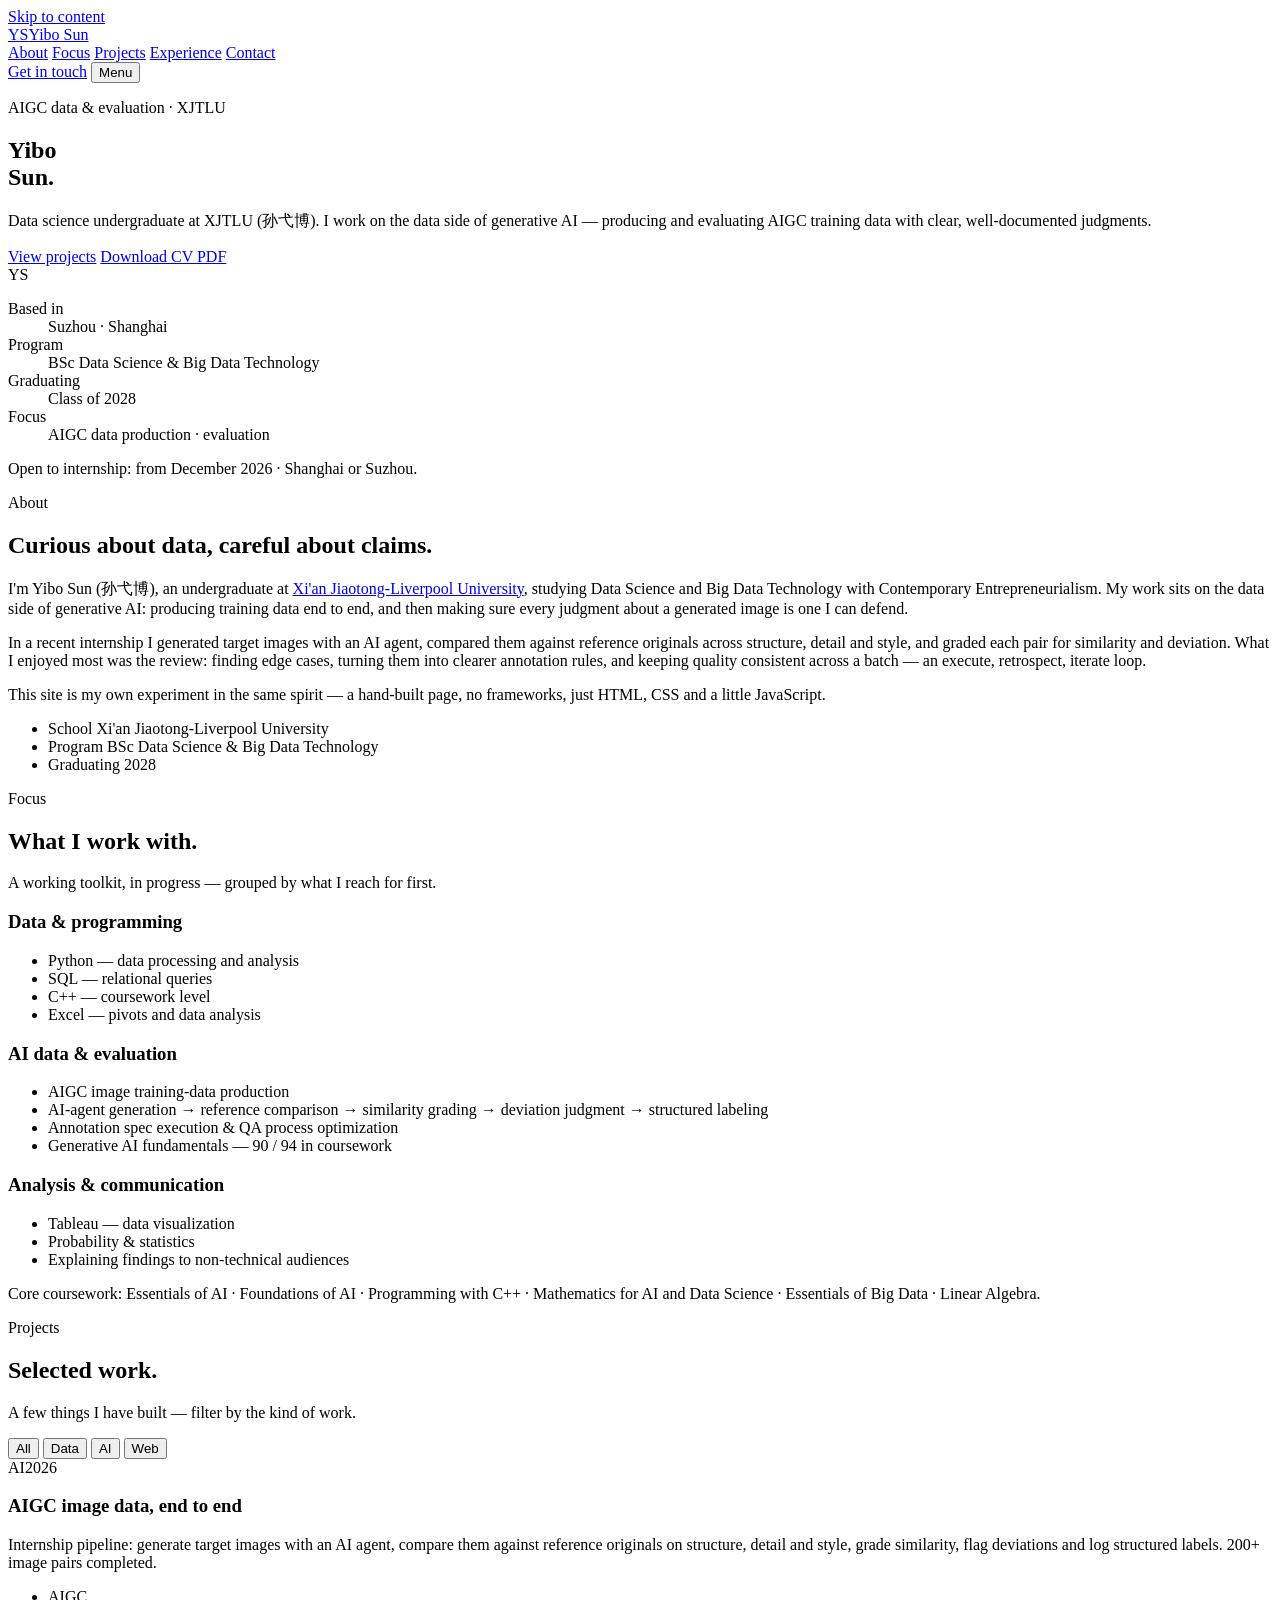
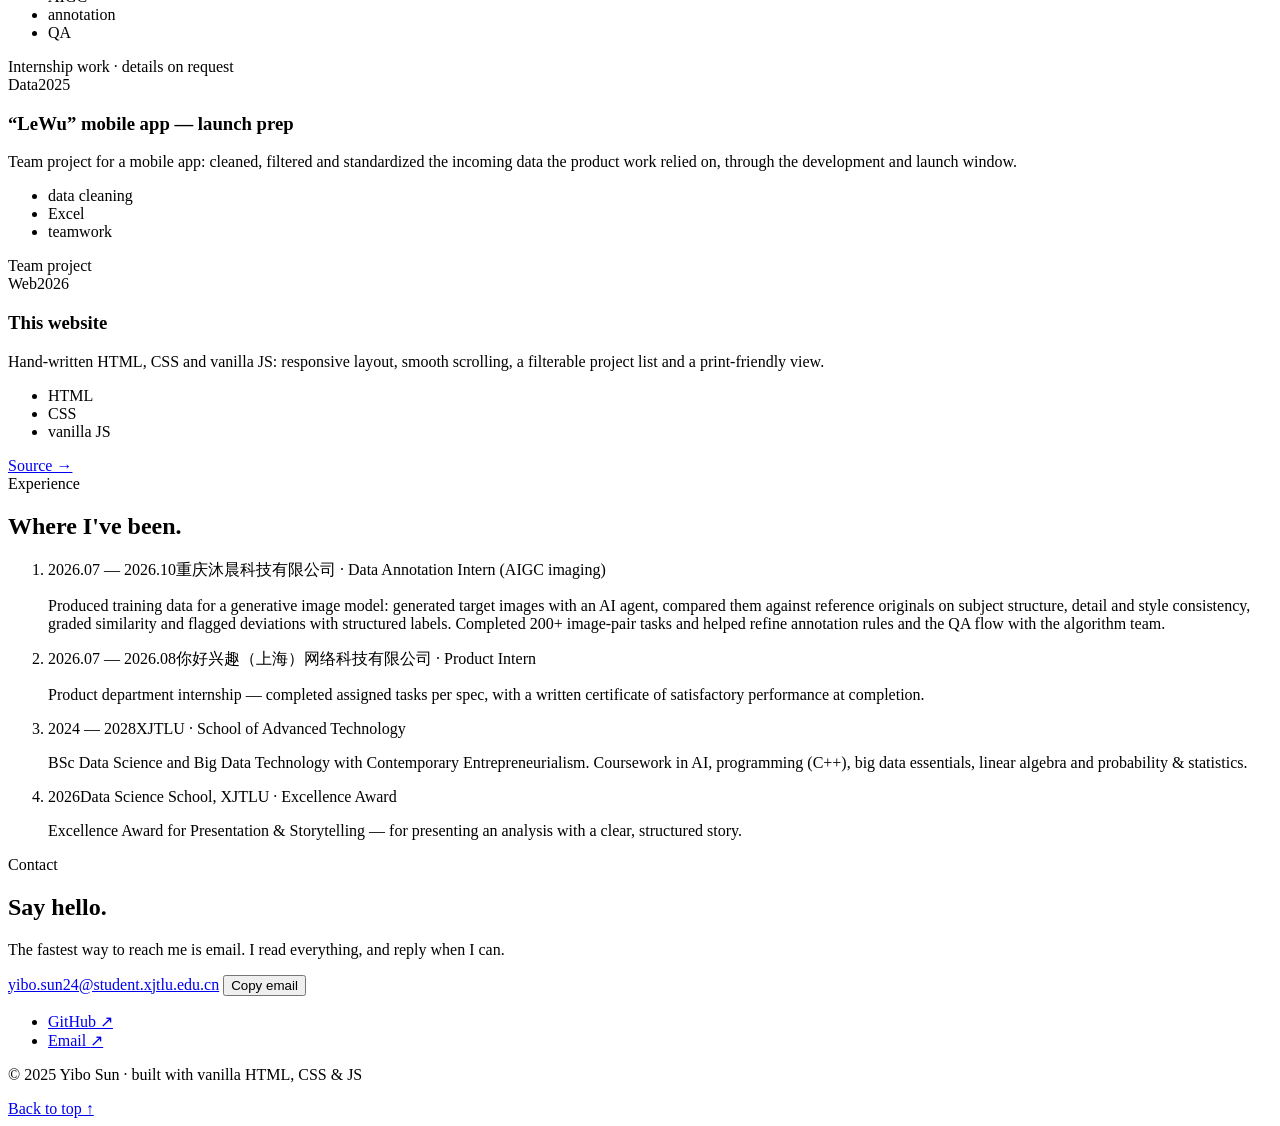
==== index.html @ ec92258b "Add files via upload" ====
<!doctype html>
<html lang="en">
<head>
  <meta charset="utf-8" />
  <meta name="viewport" content="width=device-width, initial-scale=1" />
  <meta name="theme-color" content="#F6F2EA" />
  <title>Yibo Sun — AI Data &amp; Evaluation · XJTLU</title>
  <meta name="description" content="Yibo Sun (孙弋博) — data science undergraduate at XJTLU working on the data side of generative AI: AIGC training-data production and evaluation." />
  <meta property="og:title" content="Yibo Sun — AI Data &amp; Evaluation · XJTLU" />
  <meta property="og:description" content="Data science undergraduate at XJTLU, Class of 2028. AIGC training-data production, evaluation and clear, well-documented judgments." />
  <meta property="og:type" content="website" />

  <link rel="icon" type="image/svg+xml" href="assets/favicon.svg" />
  <link rel="icon" type="image/x-icon" href="assets/favicon.ico" />

  <link rel="preconnect" href="https://fonts.googleapis.com" />
  <link rel="preconnect" href="https://fonts.gstatic.com" crossorigin />
  <link rel="stylesheet" href="https://fonts.googleapis.com/css2?family=IBM+Plex+Mono:wght@400;500&family=Instrument+Serif:ital@0;1&family=Inter+Tight:wght@400;500;600&display=swap" />
  <link rel="stylesheet" href="css/style.css" />
</head>
<body>
  <a class="skip-link" href="#main">Skip to content</a>

  <header class="site-head" id="top">
    <a class="brand" href="#top"><span class="brand-mark">YS</span>Yibo Sun</a>
    <nav class="site-nav" aria-label="Primary">
      <a href="#about">About</a>
      <a href="#focus">Focus</a>
      <a href="#projects">Projects</a>
      <a href="#experience">Experience</a>
      <a href="#contact">Contact</a>
    </nav>
    <a class="head-cta" href="#contact">Get in touch</a>
    <button class="menu-btn" type="button" aria-controls="mobile-nav" aria-expanded="false">
      <span class="bar"></span><span class="bar"></span><span class="bar"></span>
      <span class="sr-only">Menu</span>
    </button>
  </header>

  <div class="mobile-nav" id="mobile-nav" hidden>
    <nav aria-label="Mobile">
      <a href="#about">About</a>
      <a href="#focus">Focus</a>
      <a href="#projects">Projects</a>
      <a href="#experience">Experience</a>
      <a href="#contact">Contact</a>
    </nav>
  </div>

  <main id="main">
    <!-- ================= HERO ================= -->
    <section class="hero" aria-labelledby="hero-title">
      <div class="hero-copy">
        <p class="kicker">AIGC data &amp; evaluation · XJTLU</p>
        <h1 id="hero-title">Yibo<br />Sun<span class="accent">.</span></h1>
        <p class="hero-lead">
          Data science undergraduate at XJTLU (孙弋博). I work on the data side
          of generative AI — producing and evaluating AIGC training data with
          clear, well-documented judgments.
        </p>
        <div class="hero-actions">
          <a class="btn btn-solid" href="#projects">View projects</a>
          <a class="btn btn-line" href="assets/CV.pdf" download>Download CV <span class="btn-meta">PDF</span></a>
        </div>
      </div>

      <aside class="hero-card" aria-label="Quick facts">
        <div class="monogram" aria-hidden="true">YS</div>
        <dl class="facts">
          <div><dt>Based in</dt><dd>Suzhou · Shanghai</dd></div>
          <div><dt>Program</dt><dd>BSc Data Science &amp; Big Data Technology</dd></div>
          <div><dt>Graduating</dt><dd>Class of 2028</dd></div>
          <div><dt>Focus</dt><dd>AIGC data production · evaluation</dd></div>
        </dl>
        <p class="card-note">Open to internship: from December 2026 · Shanghai or Suzhou.</p>
      </aside>
    </section>

    <!-- ================= ABOUT ================= -->
    <section class="section" id="about">
      <div class="section-label">About</div>
      <div class="section-body">
        <h2>Curious about data, careful about claims.</h2>
        <p>
          I'm Yibo Sun (孙弋博), an undergraduate at
          <a href="https://www.xjtlu.edu.cn" target="_blank" rel="noopener">Xi'an Jiaotong-Liverpool University</a>,
          studying Data Science and Big Data Technology with Contemporary
          Entrepreneurialism. My work sits on the data side of generative AI:
          producing training data end to end, and then making sure every
          judgment about a generated image is one I can defend.
        </p>
        <p>
          In a recent internship I generated target images with an AI agent,
          compared them against reference originals across structure, detail
          and style, and graded each pair for similarity and deviation. What I
          enjoyed most was the review: finding edge cases, turning them into
          clearer annotation rules, and keeping quality consistent across a
          batch — an execute, retrospect, iterate loop.
        </p>
        <p>
          This site is my own experiment in the same spirit — a hand-built
          page, no frameworks, just HTML, CSS and a little JavaScript.
        </p>
        <ul class="quick-facts">
          <li><span class="mono">School</span> Xi'an Jiaotong-Liverpool University</li>
          <li><span class="mono">Program</span> BSc Data Science &amp; Big Data Technology</li>
          <li><span class="mono">Graduating</span> 2028</li>
        </ul>
      </div>
    </section>

    <!-- ================= FOCUS / SKILLS ================= -->
    <section class="section" id="focus">
      <div class="section-label">Focus</div>
      <div class="section-body">
        <h2>What I work with.</h2>
        <p class="lede">A working toolkit, in progress — grouped by what I reach for first.</p>
        <div class="skill-grid">
          <div class="skill-col" data-reveal>
            <h3>Data &amp; programming</h3>
            <ul>
              <li>Python — data processing and analysis</li>
              <li>SQL — relational queries</li>
              <li>C++ — coursework level</li>
              <li>Excel — pivots and data analysis</li>
            </ul>
          </div>
          <div class="skill-col" data-reveal>
            <h3>AI data &amp; evaluation</h3>
            <ul>
              <li>AIGC image training-data production</li>
              <li>AI-agent generation → reference comparison → similarity grading → deviation judgment → structured labeling</li>
              <li>Annotation spec execution &amp; QA process optimization</li>
              <li>Generative AI fundamentals — 90 / 94 in coursework</li>
            </ul>
          </div>
          <div class="skill-col" data-reveal>
            <h3>Analysis &amp; communication</h3>
            <ul>
              <li>Tableau — data visualization</li>
              <li>Probability &amp; statistics</li>
              <li>Explaining findings to non-technical audiences</li>
            </ul>
          </div>
        </div>
        <p class="course-note">Core coursework: Essentials of AI · Foundations of AI · Programming with C++ · Mathematics for AI and Data Science · Essentials of Big Data · Linear Algebra.</p>
      </div>
    </section>

    <!-- ================= PROJECTS ================= -->
    <section class="section" id="projects">
      <div class="section-label">Projects</div>
      <div class="section-body">
        <h2>Selected work.</h2>
        <p class="lede">A few things I have built — filter by the kind of work.</p>
        <div class="filter-bar" role="group" aria-label="Filter projects">
          <button class="chip is-active" type="button" data-filter="all" aria-pressed="true">All</button>
          <button class="chip" type="button" data-filter="data" aria-pressed="false">Data</button>
          <button class="chip" type="button" data-filter="ai" aria-pressed="false">AI</button>
          <button class="chip" type="button" data-filter="web" aria-pressed="false">Web</button>
        </div>
        <div class="project-grid" id="project-grid">

          <article class="project-card" data-category="ai" data-reveal>
            <div class="project-head"><span class="chip chip-static">AI</span><span class="mono">2026</span></div>
            <h3>AIGC image data, end to end</h3>
            <p>Internship pipeline: generate target images with an AI agent, compare them against reference originals on structure, detail and style, grade similarity, flag deviations and log structured labels. 200+ image pairs completed.</p>
            <ul class="project-tags"><li>AIGC</li><li>annotation</li><li>QA</li></ul>
            <span class="project-link project-link-muted">Internship work · details on request</span>
          </article>

          <article class="project-card" data-category="data" data-reveal>
            <div class="project-head"><span class="chip chip-static">Data</span><span class="mono">2025</span></div>
            <h3>“LeWu” mobile app — launch prep</h3>
            <p>Team project for a mobile app: cleaned, filtered and standardized the incoming data the product work relied on, through the development and launch window.</p>
            <ul class="project-tags"><li>data cleaning</li><li>Excel</li><li>teamwork</li></ul>
            <span class="project-link project-link-muted">Team project</span>
          </article>

          <article class="project-card" data-category="web" data-reveal>
            <div class="project-head"><span class="chip chip-static">Web</span><span class="mono">2026</span></div>
            <h3>This website</h3>
            <p>Hand-written HTML, CSS and vanilla JS: responsive layout, smooth scrolling, a filterable project list and a print-friendly view.</p>
            <ul class="project-tags"><li>HTML</li><li>CSS</li><li>vanilla JS</li></ul>
            <a class="project-link" href="https://github.com/yooooooong-bro/yooooooong-bro.github.io" target="_blank" rel="noopener">Source →</a>
          </article>

        </div>
      </div>
    </section>

    <!-- ================= EXPERIENCE ================= -->
    <section class="section" id="experience">
      <div class="section-label">Experience</div>
      <div class="section-body">
        <h2>Where I've been.</h2>
        <ol class="timeline">
          <li data-reveal>
            <div class="tl-head"><span class="tl-year mono">2026.07 — 2026.10</span><span class="tl-where">重庆沐晨科技有限公司 · Data Annotation Intern (AIGC imaging)</span></div>
            <p>Produced training data for a generative image model: generated target images with an AI agent, compared them against reference originals on subject structure, detail and style consistency, graded similarity and flagged deviations with structured labels. Completed 200+ image-pair tasks and helped refine annotation rules and the QA flow with the algorithm team.</p>
          </li>
          <li data-reveal>
            <div class="tl-head"><span class="tl-year mono">2026.07 — 2026.08</span><span class="tl-where">你好兴趣（上海）网络科技有限公司 · Product Intern</span></div>
            <p>Product department internship — completed assigned tasks per spec, with a written certificate of satisfactory performance at completion.</p>
          </li>
          <li data-reveal>
            <div class="tl-head"><span class="tl-year mono">2024 — 2028</span><span class="tl-where">XJTLU · School of Advanced Technology</span></div>
            <p>BSc Data Science and Big Data Technology with Contemporary Entrepreneurialism. Coursework in AI, programming (C++), big data essentials, linear algebra and probability &amp; statistics.</p>
          </li>
          <li data-reveal>
            <div class="tl-head"><span class="tl-year mono">2026</span><span class="tl-where">Data Science School, XJTLU · Excellence Award</span></div>
            <p>Excellence Award for Presentation &amp; Storytelling — for presenting an analysis with a clear, structured story.</p>
          </li>
        </ol>
      </div>
    </section>

    <!-- ================= CONTACT ================= -->
    <section class="section" id="contact">
      <div class="section-label">Contact</div>
      <div class="section-body">
        <h2>Say hello.</h2>
        <p class="lede">The fastest way to reach me is email. I read everything, and reply when I can.</p>
        <div class="contact-actions">
          <a class="btn btn-solid" href="mailto:yibo.sun24@student.xjtlu.edu.cn">yibo.sun24@student.xjtlu.edu.cn</a>
          <button class="btn btn-line" type="button" id="copy-email" data-email="yibo.sun24@student.xjtlu.edu.cn">Copy email</button>
        </div>
        <ul class="social-list">
          <li><a href="https://github.com/yooooooong-bro" target="_blank" rel="noopener">GitHub <span class="mono">↗</span></a></li>
          <li><a href="mailto:yibo.sun24@student.xjtlu.edu.cn">Email <span class="mono">↗</span></a></li>
        </ul>
      </div>
    </section>
  </main>

  <footer class="site-foot">
    <p class="mono">© <span id="year">2025</span> Yibo Sun · built with vanilla HTML, CSS &amp; JS</p>
    <a class="to-top" href="#top">Back to top ↑</a>
  </footer>

  <script>document.documentElement.classList.add("has-js");</script>
  <script src="js/main.js" defer></script>
</body>
</html>
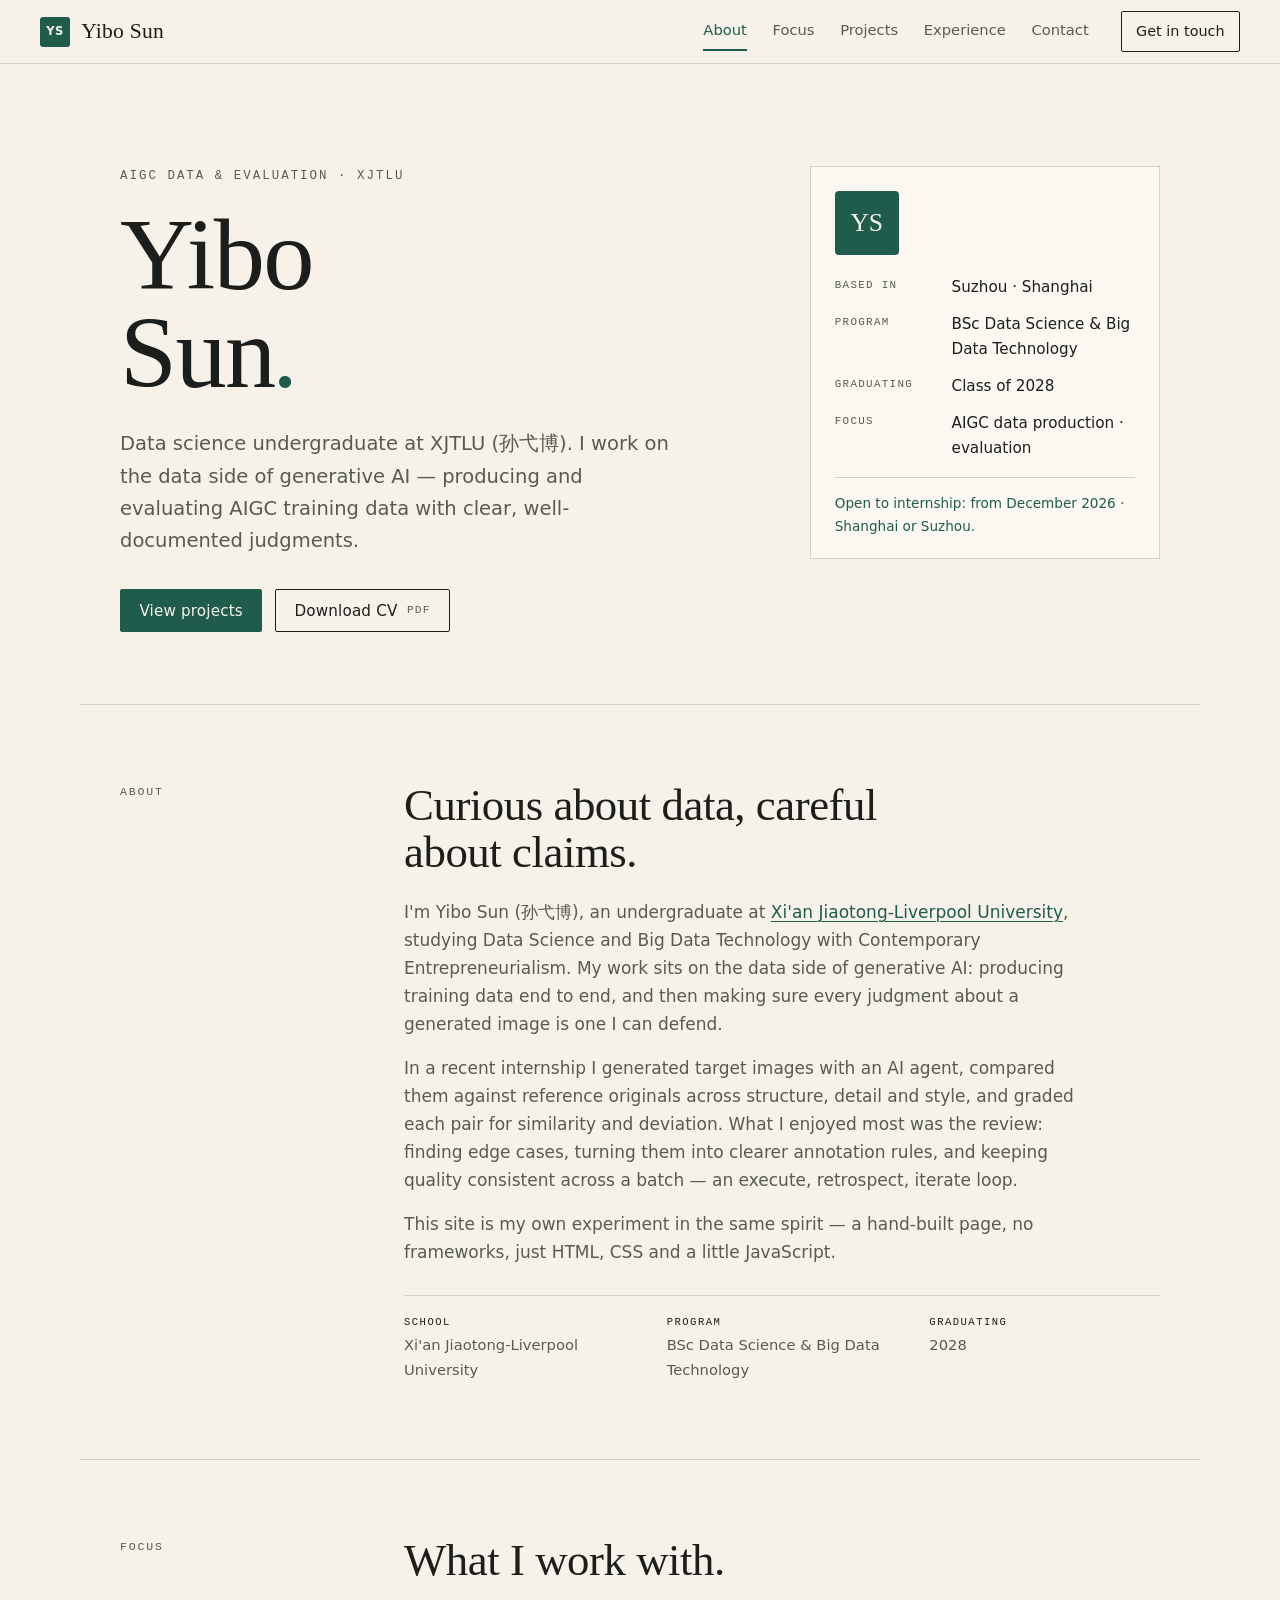
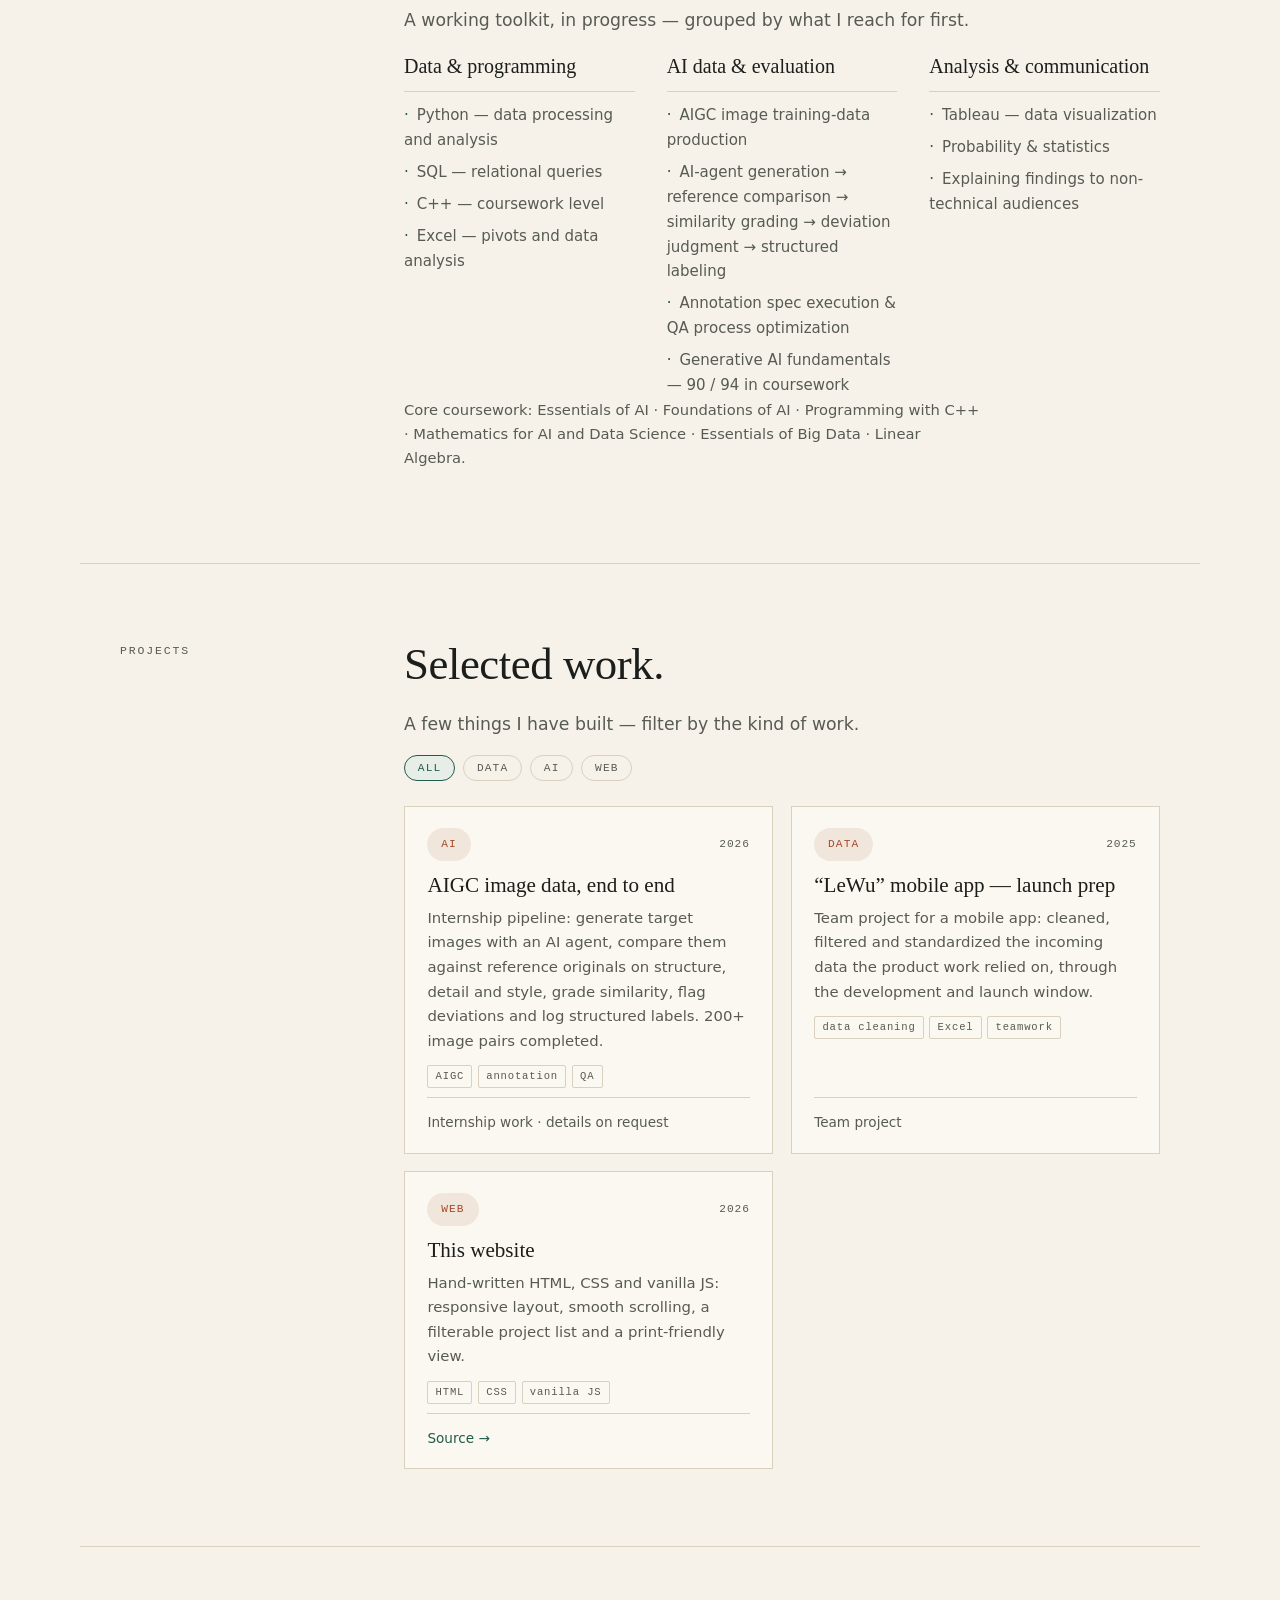
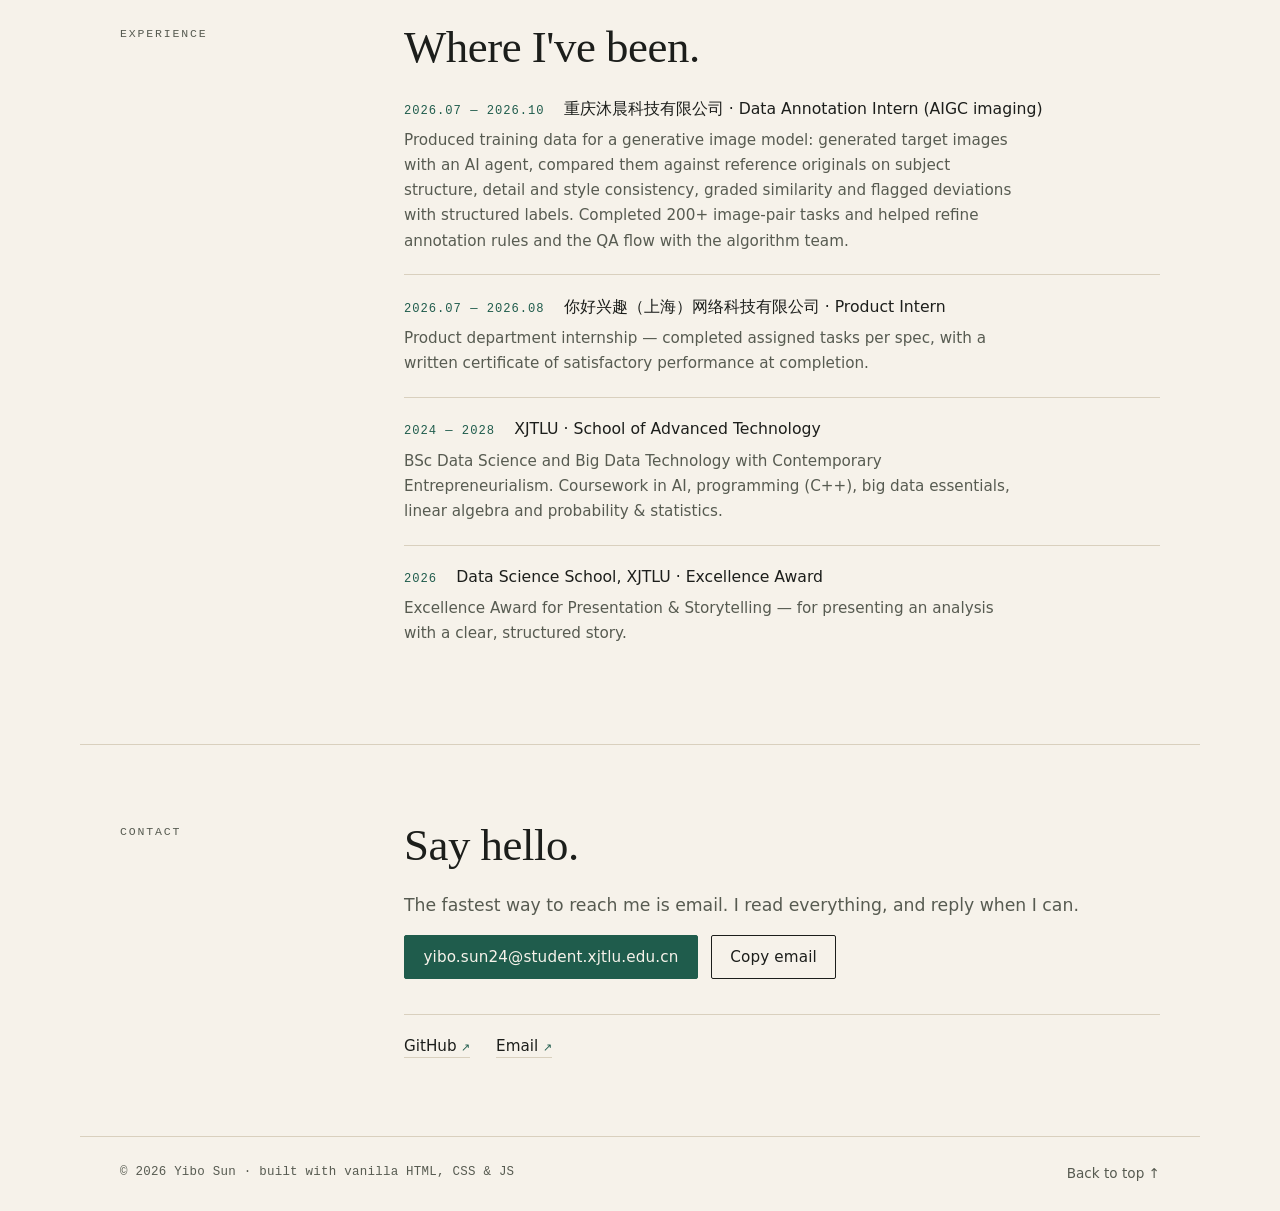
==== commit 07c2b40e: "Add files via upload" ====
--- a/index.html
+++ b/index.html
@@ -10,13 +10,10 @@
   <meta property="og:description" content="Data science undergraduate at XJTLU, Class of 2028. AIGC training-data production, evaluation and clear, well-documented judgments." />
   <meta property="og:type" content="website" />
 
-  <link rel="icon" type="image/svg+xml" href="assets/favicon.svg" />
-  <link rel="icon" type="image/x-icon" href="assets/favicon.ico" />
-
   <link rel="preconnect" href="https://fonts.googleapis.com" />
   <link rel="preconnect" href="https://fonts.gstatic.com" crossorigin />
   <link rel="stylesheet" href="https://fonts.googleapis.com/css2?family=IBM+Plex+Mono:wght@400;500&family=Instrument+Serif:ital@0;1&family=Inter+Tight:wght@400;500;600&display=swap" />
-  <link rel="stylesheet" href="css/style.css" />
+  <link rel="stylesheet" href="style.css" />
 </head>
 <body>
   <a class="skip-link" href="#main">Skip to content</a>
@@ -60,7 +57,7 @@
         </p>
         <div class="hero-actions">
           <a class="btn btn-solid" href="#projects">View projects</a>
-          <a class="btn btn-line" href="assets/CV.pdf" download>Download CV <span class="btn-meta">PDF</span></a>
+          <a class="btn btn-line" href="%E7%AE%80%E5%8E%86.pdf" download>Download CV <span class="btn-meta">PDF</span></a>
         </div>
       </div>
 
@@ -239,6 +236,6 @@
   </footer>
 
   <script>document.documentElement.classList.add("has-js");</script>
-  <script src="js/main.js" defer></script>
+  <script src="main.js" defer></script>
 </body>
 </html>
--- a/style.css
+++ b/style.css
@@ -0,0 +1,344 @@
+/* ============================================================
+   Yibo Sun — personal site
+   Hand-written CSS. No frameworks, no build step.
+   Palette: warm paper + ink + one deep green accent.
+   ============================================================ */
+
+:root {
+  --paper: #F6F2EA;
+  --paper-2: #FBF8F1;
+  --ink: #1C1E1B;
+  --ink-soft: #575B51;
+  --line: #D9D0BE;
+  --line-strong: #B9AF98;
+  --accent: #1F5C4C;
+  --accent-soft: #E7EDE7;
+  --rust: #A44A2A;
+  --serif: "Instrument Serif", "Iowan Old Style", "Palatino Linotype", Georgia, serif;
+  --sans: "Inter Tight", "Segoe UI", system-ui, -apple-system, sans-serif;
+  --mono: "IBM Plex Mono", ui-monospace, "Cascadia Code", Consolas, monospace;
+  --head-h: 64px;
+  --maxw: 1120px;
+}
+
+/* ---------- base ---------- */
+*, *::before, *::after { box-sizing: border-box; }
+html { scroll-behavior: smooth; }
+html, body { margin: 0; }
+body {
+  background: var(--paper);
+  color: var(--ink);
+  font-family: var(--sans);
+  font-size: 1.0625rem;
+  line-height: 1.65;
+  -webkit-font-smoothing: antialiased;
+  text-rendering: optimizeLegibility;
+}
+img, svg { display: block; max-width: 100%; }
+a { color: var(--accent); text-decoration-thickness: 1px; text-underline-offset: 3px; }
+a:hover { color: var(--ink); }
+::selection { background: var(--accent); color: var(--paper); }
+
+.mono { font-family: var(--mono); }
+.sr-only {
+  position: absolute; width: 1px; height: 1px; padding: 0; margin: -1px;
+  overflow: hidden; clip: rect(0 0 0 0); white-space: nowrap; border: 0;
+}
+
+.skip-link {
+  position: absolute; left: 1rem; top: -3rem; z-index: 100;
+  background: var(--ink); color: var(--paper);
+  padding: .6rem 1rem; border-radius: 2px; font-size: .9rem;
+  transition: top .2s ease;
+}
+.skip-link:focus { top: .8rem; }
+
+/* ---------- header ---------- */
+.site-head {
+  position: sticky; top: 0; z-index: 50;
+  display: flex; align-items: center; gap: 2rem;
+  height: var(--head-h);
+  padding: 0 clamp(1.2rem, 4vw, 2.5rem);
+  background: rgba(246, 242, 234, .92);
+  backdrop-filter: blur(8px);
+  border-bottom: 1px solid var(--line);
+}
+.brand {
+  display: inline-flex; align-items: center; gap: .7rem;
+  font-family: var(--serif); font-size: 1.35rem; letter-spacing: .01em;
+  color: var(--ink); text-decoration: none;
+}
+.brand-mark {
+  display: inline-grid; place-items: center;
+  width: 30px; height: 30px;
+  background: var(--accent); color: var(--paper);
+  font-family: var(--sans); font-weight: 600; font-size: .72rem;
+  letter-spacing: .04em; border-radius: 3px;
+}
+.site-nav { display: flex; gap: 1.6rem; margin-left: auto; }
+.site-nav a {
+  color: var(--ink-soft); font-size: .92rem; text-decoration: none;
+  padding-block: .4rem; border-bottom: 2px solid transparent;
+  transition: color .15s ease;
+}
+.site-nav a:hover { color: var(--ink); }
+.site-nav a.is-active { color: var(--accent); border-bottom-color: var(--accent); }
+.head-cta {
+  font-size: .9rem; color: var(--ink); text-decoration: none;
+  border: 1px solid var(--ink); padding: .5rem .9rem; border-radius: 2px;
+  transition: background .2s ease, color .2s ease;
+}
+.head-cta:hover { background: var(--ink); color: var(--paper); }
+.menu-btn { display: none; margin-left: auto; background: none; border: 0; padding: .4rem; cursor: pointer; }
+.bar {
+  display: block; width: 22px; height: 2px; background: var(--ink);
+  margin: 5px 0; transition: transform .25s ease, opacity .25s ease;
+}
+.menu-btn[aria-expanded="true"] .bar:nth-child(1) { transform: translateY(7px) rotate(45deg); }
+.menu-btn[aria-expanded="true"] .bar:nth-child(2) { opacity: 0; }
+.menu-btn[aria-expanded="true"] .bar:nth-child(3) { transform: translateY(-7px) rotate(-45deg); }
+
+.mobile-nav {
+  position: fixed; top: var(--head-h); left: 0; right: 0; z-index: 49;
+  background: var(--paper); border-bottom: 1px solid var(--line);
+  padding: .8rem clamp(1.2rem, 4vw, 2.5rem) 1.2rem;
+}
+[hidden] { display: none !important; }
+.mobile-nav a {
+  display: block; padding: .75rem 0; color: var(--ink); text-decoration: none;
+  font-size: 1.05rem; border-bottom: 1px solid var(--line);
+}
+.mobile-nav a:last-child { border-bottom: 0; }
+
+/* ---------- hero ---------- */
+.hero {
+  display: grid;
+  grid-template-columns: minmax(0, 1.4fr) minmax(280px, .8fr);
+  gap: clamp(2rem, 6vw, 5rem);
+  align-items: start;
+  max-width: var(--maxw); margin: 0 auto;
+  padding: clamp(3.5rem, 8vw, 6.5rem) clamp(1.2rem, 4vw, 2.5rem) clamp(3rem, 6vw, 4.5rem);
+}
+.kicker {
+  font-family: var(--mono); font-size: .78rem; letter-spacing: .16em;
+  text-transform: uppercase; color: var(--ink-soft); margin: 0 0 1.2rem;
+}
+.hero h1 {
+  font-family: var(--serif); font-weight: 400;
+  font-size: clamp(3.4rem, 9vw, 6.4rem);
+  line-height: .96; letter-spacing: -.015em; margin: 0 0 1.6rem;
+}
+.hero h1 .accent { color: var(--accent); font-style: italic; }
+.hero-lead {
+  font-size: clamp(1.05rem, 1.6vw, 1.22rem);
+  color: var(--ink-soft); max-width: 46ch; margin: 0 0 2rem;
+}
+.hero-actions { display: flex; flex-wrap: wrap; gap: .8rem; }
+
+.btn {
+  display: inline-flex; align-items: center; gap: .6rem;
+  padding: .72rem 1.15rem; border: 1px solid var(--ink); border-radius: 2px;
+  font: 500 .95rem/1.2 var(--sans); letter-spacing: .01em;
+  text-decoration: none; transition: background .2s ease, color .2s ease;
+}
+.btn-solid { background: var(--accent); border-color: var(--accent); color: var(--paper); }
+.btn-solid:hover { background: #174a3d; color: var(--paper); }
+.btn-line { background: transparent; color: var(--ink); }
+.btn-line:hover { background: var(--ink); color: var(--paper); }
+.btn-meta { font-family: var(--mono); font-size: .7rem; letter-spacing: .1em; opacity: .7; }
+
+.hero-card {
+  background: var(--paper-2); border: 1px solid var(--line);
+  padding: 1.5rem 1.5rem 1.3rem;
+}
+.monogram {
+  display: grid; place-items: center; width: 64px; height: 64px;
+  background: var(--accent); color: var(--paper);
+  font-family: var(--serif); font-size: 1.6rem; border-radius: 4px;
+  margin-bottom: 1.2rem;
+}
+.facts { margin: 0 0 1rem; display: grid; gap: .75rem; }
+.facts > div { display: grid; grid-template-columns: 6.5rem 1fr; gap: .8rem; }
+.facts dt {
+  font-family: var(--mono); font-size: .68rem; letter-spacing: .12em;
+  text-transform: uppercase; color: var(--ink-soft); padding-top: .15rem;
+}
+.facts dd { margin: 0; font-size: .95rem; }
+.card-note {
+  font-size: .85rem; color: var(--accent); margin: 0;
+  border-top: 1px solid var(--line); padding-top: .9rem;
+}
+
+/* ---------- sections ---------- */
+.section {
+  display: grid;
+  grid-template-columns: minmax(140px, 220px) minmax(0, 1fr);
+  gap: clamp(1.5rem, 5vw, 4.5rem);
+  max-width: var(--maxw); margin: 0 auto;
+  padding: clamp(3rem, 6vw, 5rem) clamp(1.2rem, 4vw, 2.5rem);
+  border-top: 1px solid var(--line);
+  scroll-margin-top: calc(var(--head-h) + 20px);
+}
+.section-label {
+  font-family: var(--mono); font-size: .72rem; letter-spacing: .16em;
+  text-transform: uppercase; color: var(--ink-soft);
+  position: sticky; top: calc(var(--head-h) + 28px); align-self: start;
+}
+.section-body h2 {
+  font-family: var(--serif); font-weight: 400;
+  font-size: clamp(1.9rem, 3.6vw, 2.8rem); line-height: 1.04;
+  letter-spacing: -.01em; margin: 0 0 1.4rem; max-width: 24ch;
+}
+.section-body > p { max-width: 62ch; margin: 0 0 1rem; color: var(--ink-soft); }
+.lede { font-size: 1.08rem; }
+.course-note { font-size: .92rem; color: var(--ink-soft); margin: 1.6rem 0 0; max-width: 62ch; }
+.quick-facts {
+  list-style: none; margin: 1.8rem 0 0; padding: 1.1rem 0 0;
+  border-top: 1px solid var(--line);
+  display: grid; grid-template-columns: repeat(auto-fit, minmax(180px, 1fr));
+  gap: .8rem 2rem;
+}
+.quick-facts li { font-size: .92rem; color: var(--ink-soft); }
+.quick-facts .mono {
+  display: block; font-size: .66rem; letter-spacing: .14em;
+  text-transform: uppercase; color: var(--ink); margin-bottom: .15rem;
+}
+
+/* ---------- focus / skills ---------- */
+.skill-grid {
+  display: grid; grid-template-columns: repeat(auto-fit, minmax(220px, 1fr));
+  gap: 2rem; margin-top: .5rem;
+}
+.skill-col h3 {
+  font-family: var(--serif); font-weight: 400; font-size: 1.25rem;
+  margin: 0 0 .7rem; border-bottom: 1px solid var(--line); padding-bottom: .5rem;
+}
+.skill-col ul { list-style: none; margin: 0; padding: 0; display: grid; gap: .45rem; }
+.skill-col li { font-size: .94rem; color: var(--ink-soft); }
+.skill-col li::before { content: "·"; color: var(--accent); margin-right: .5rem; }
+
+/* ---------- projects ---------- */
+.filter-bar { display: flex; flex-wrap: wrap; gap: .5rem; margin: 0 0 1.6rem; }
+.chip {
+  font-family: var(--mono); font-size: .7rem; letter-spacing: .1em;
+  text-transform: uppercase; padding: .38rem .8rem;
+  border: 1px solid var(--line); border-radius: 999px;
+  background: transparent; color: var(--ink-soft); cursor: pointer;
+  transition: border-color .15s ease, color .15s ease, background .15s ease;
+}
+.chip:hover { border-color: var(--ink-soft); color: var(--ink); }
+.chip.is-active { border-color: var(--accent); color: var(--accent); background: var(--accent-soft); }
+.chip-static {
+  cursor: default; border-color: transparent;
+  background: #F0E6DC; color: var(--rust);
+}
+.project-grid {
+  display: grid; grid-template-columns: repeat(auto-fit, minmax(280px, 1fr));
+  gap: 1.1rem;
+}
+.project-card {
+  background: var(--paper-2); border: 1px solid var(--line);
+  padding: 1.3rem 1.4rem 1.2rem;
+  display: flex; flex-direction: column; gap: .55rem;
+  transition: transform .2s ease, border-color .2s ease;
+}
+.project-card:hover { transform: translateY(-2px); border-color: var(--line-strong); }
+.project-card.is-hidden { display: none; }
+.project-head { display: flex; justify-content: space-between; align-items: center; }
+.project-head .mono { font-size: .7rem; color: var(--ink-soft); letter-spacing: .08em; }
+.project-card h3 {
+  font-family: var(--serif); font-weight: 400; font-size: 1.32rem;
+  line-height: 1.15; margin: .2rem 0 0;
+}
+.project-card p { margin: 0; font-size: .93rem; color: var(--ink-soft); }
+.project-tags { list-style: none; display: flex; flex-wrap: wrap; gap: .35rem; margin: .2rem 0 0; padding: 0; }
+.project-tags li {
+  font-family: var(--mono); font-size: .66rem; letter-spacing: .08em;
+  color: var(--ink-soft); border: 1px solid var(--line);
+  padding: .12rem .45rem; border-radius: 2px;
+}
+.project-link {
+  margin-top: auto; padding-top: .8rem; font-size: .85rem;
+  color: var(--accent); text-decoration: none; border-top: 1px solid var(--line);
+}
+.project-link:hover { color: var(--ink); }
+.project-link-muted { color: var(--ink-soft); cursor: default; }
+.project-link-muted:hover { color: var(--ink-soft); }
+
+/* ---------- timeline ---------- */
+.timeline { list-style: none; margin: 0; padding: 0; }
+.timeline li { border-top: 1px solid var(--line); padding: 1.15rem 0 1.3rem; }
+.timeline li:first-child { border-top: 0; padding-top: .2rem; }
+.tl-head { display: flex; flex-wrap: wrap; align-items: baseline; gap: .4rem 1.2rem; }
+.tl-year { font-family: var(--mono); font-size: .76rem; letter-spacing: .08em; color: var(--accent); }
+.tl-where { font-size: .98rem; color: var(--ink); }
+.timeline p { margin: .4rem 0 0; color: var(--ink-soft); font-size: .95rem; max-width: 64ch; }
+
+/* ---------- contact ---------- */
+.contact-actions { display: flex; flex-wrap: wrap; gap: .8rem; margin: 0 0 2.2rem; }
+.social-list {
+  list-style: none; display: flex; flex-wrap: wrap; gap: 1.6rem;
+  margin: 0; padding: 1rem 0 0; border-top: 1px solid var(--line);
+}
+.social-list a {
+  color: var(--ink); text-decoration: none; font-size: .95rem;
+  border-bottom: 1px solid var(--line); padding-bottom: .15rem;
+}
+.social-list a:hover { color: var(--accent); border-bottom-color: var(--accent); }
+.social-list .mono { font-size: .7rem; color: var(--accent); }
+
+/* ---------- footer ---------- */
+.site-foot {
+  display: flex; flex-wrap: wrap; justify-content: space-between; gap: 1rem;
+  max-width: var(--maxw); margin: 0 auto;
+  padding: 1.6rem clamp(1.2rem, 4vw, 2.5rem);
+  border-top: 1px solid var(--line);
+}
+.site-foot p { margin: 0; font-size: .78rem; letter-spacing: .02em; color: var(--ink-soft); }
+.to-top { font-size: .85rem; color: var(--ink-soft); text-decoration: none; }
+.to-top:hover { color: var(--accent); }
+
+/* ---------- reveal animations ---------- */
+.has-js [data-reveal] {
+  opacity: 0; transform: translateY(14px);
+  transition: opacity .55s ease, transform .55s ease;
+}
+.has-js [data-reveal].is-in { opacity: 1; transform: none; }
+
+@media (prefers-reduced-motion: reduce) {
+  html { scroll-behavior: auto; }
+  .has-js [data-reveal] { opacity: 1; transform: none; transition: none; }
+}
+
+/* ---------- focus visibility ---------- */
+:focus-visible { outline: 2px solid var(--accent); outline-offset: 3px; border-radius: 2px; }
+
+/* ---------- responsive ---------- */
+@media (max-width: 920px) {
+  .site-nav, .head-cta { display: none; }
+  .menu-btn { display: block; }
+  .hero { grid-template-columns: 1fr; }
+  .section { grid-template-columns: 1fr; }
+  .section-label { position: static; }
+}
+@media (max-width: 640px) {
+  body { font-size: 1rem; }
+  .hero h1 { font-size: clamp(2.8rem, 13vw, 4rem); }
+  .facts > div { grid-template-columns: 1fr; gap: .1rem; }
+  .contact-actions .btn { width: 100%; justify-content: center; }
+}
+
+/* ---------- print ---------- */
+@media print {
+  .site-head, .mobile-nav, .filter-bar, .hero-actions, .to-top,
+  #copy-email, .skip-link { display: none !important; }
+  body { background: #fff; color: #000; font-size: 11pt; }
+  .hero { display: block; padding-top: 0; }
+  .hero-card { display: none; }
+  .section { display: block; border-top: 1px solid #ccc; padding: .8rem 0; page-break-inside: avoid; }
+  .section-label { position: static; margin-bottom: .3rem; }
+  .project-card { break-inside: avoid; border: none; border-top: 1px solid #ccc; padding: .6rem 0; }
+  .project-card.is-hidden { display: flex !important; }
+  h2 { page-break-after: avoid; }
+  a { color: #000; text-decoration: none; }
+}
